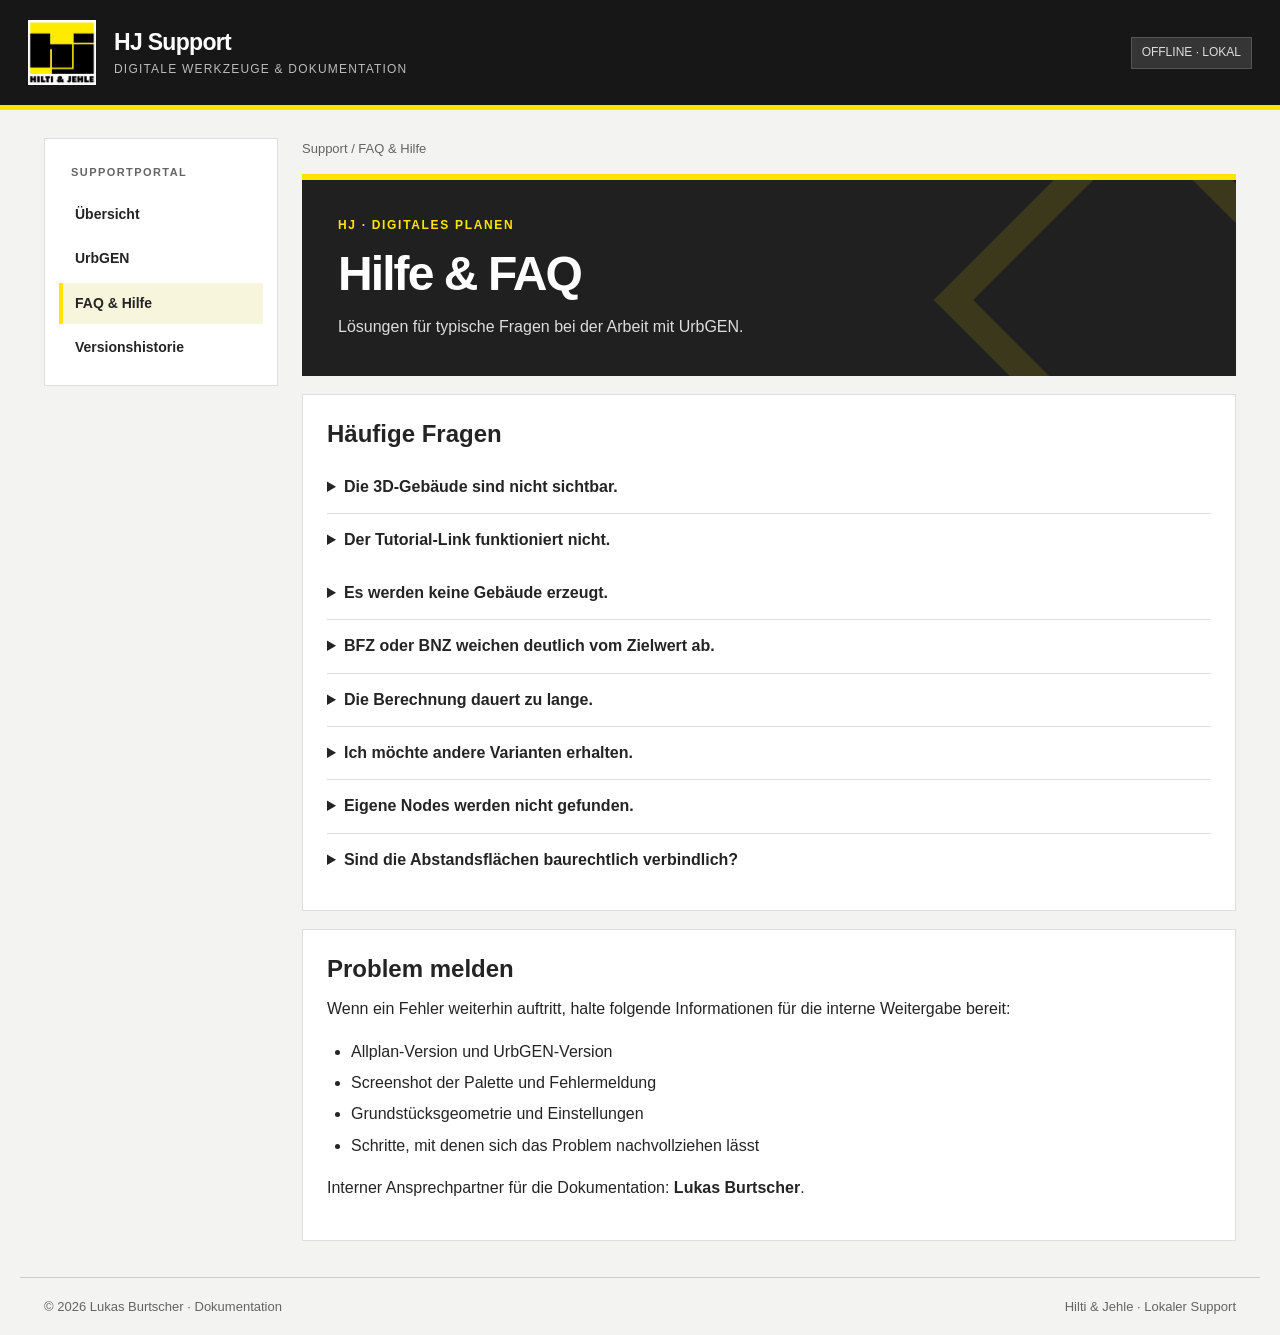
==== docs/faq.html @ 559492be "Added support pages" ====
<!doctype html>
<html lang="de">
	<head>
		<meta charset="utf-8">
		<meta name="viewport" content="width=device-width,initial-scale=1">
		<title>Hilfe &amp; FAQ | HJ Support</title>
		<link rel="stylesheet" href="assets/style.css">
		<script src="assets/support.js" defer></script>
	</head>
	<body>
		<header class="header">
			<div class="header-inner">
				<a href="index.html" aria-label="Startseite"><img class="logo" src="assets/logo-hj.jpg" alt="Hilti &amp; Jehle"></a>
				<div class="brand">HJ Support<small>Digitale Werkzeuge &amp; Dokumentation</small></div>
				<span class="status">OFFLINE · LOKAL</span>
			</div>
		</header>
		<div class="layout">
			<nav class="sidebar" aria-label="Hauptnavigation">
				<div class="label">Supportportal</div>
				<a href="index.html">Übersicht</a>
				<a href="urbgen.html">UrbGEN</a>
				<a href="faq.html" aria-current="page">FAQ & Hilfe</a>
				<a href="versionen.html">Versionshistorie</a>
			</nav>
			<main>
				<div class="breadcrumb">Support / FAQ &amp; Hilfe</div>
				<div class="hero">
					<div class="eyebrow">HJ · Digitales Planen</div>
					<h1>Hilfe &amp; FAQ</h1>
					<p>Lösungen für typische Fragen bei der Arbeit mit UrbGEN.</p>
				</div>
				<section class="panel" id="faq">
					<h2>Häufige Fragen</h2>
					<div class="faq">
						<details>
							<summary>Die 3D-Gebäude sind nicht sichtbar.</summary>
							<p>Prüfe im Reiter 3D erstellen, welches Teilbild ausgewählt wurde, und ob dieses im Projekt sichtbar geschaltet ist. Prüfe, ob du Erstellen betätigt hast.</p>
						</details>
						<details>
							<summary>Der Tutorial-Link funktioniert nicht.</summary>
							<p>Prüfe die Verbindung zum Firmenserver bzw. zum gemeinsamen Allplan-Standard. Die Supportdateien müssen am zentralen Ablageort vorhanden sein.</p>
						</details>
					</div>
					<div class="faq">
						<details>
							<summary>Es werden keine Gebäude erzeugt.</summary>
							<p>Prüfe, ob die Grundstücksgrenze geschlossen und eben ist. Reduziere testweise den Grundstück Offset, den Mindestabstand oder die minimalen Gebäudeabmessungen. Stelle sicher, dass mindestens eine Gebäudeform aktiviert ist.</p>
						</details>
						<details>
							<summary>BFZ oder BNZ weichen deutlich vom Zielwert ab.</summary>
							<p>Die Zielwerte können durch Grundstücksform, Abmessungen, Abstände und maximale Gebäudeanzahl eingeschränkt sein. Prüfe zuerst diese Vorgaben und erhöhe bei Bedarf den Suchaufwand.</p>
						</details>
						<details>
							<summary>Die Berechnung dauert zu lange.</summary>
							<p>Reduziere die Variantenanzahl, Generierungsversuche oder die Population und Generationen. Beginne mit den Standardeinstellungen.</p>
						</details>
						<details>
							<summary>Ich möchte andere Varianten erhalten.</summary>
							<p>Ändere den Seed oder die Gebäudeparameter. Vergleiche anschließend die neuen Ergebnisse mit den bisherigen Varianten.</p>
						</details>
						<details>
							<summary>Eigene Nodes werden nicht gefunden.</summary>
							<p>Prüfe, ob die UrbGEN-Nodes für Allplan 2027 im zentralen Bürostandard (STD) bereitgestellt wurden und die zugehörigen Dateien zugänglich sind. Starte Allplan gegebenenfalls neu. Melde fehlende Nodes dem Support; eine eigene Installation im USR ist für Anwender nicht vorgesehen.</p>
						</details>
						<details>
							<summary>Sind die Abstandsflächen baurechtlich verbindlich?</summary>
							<p>Nein. Die Darstellung dient der visuellen Kontrolle im Vorentwurf. Die geltenden Vorschriften und die projektspezifischen Anforderungen müssen separat geprüft werden.</p>
						</details>
					</div>
				</section>

				<section class="panel" id="meldung">
					<h2>Problem melden</h2>
					<p>Wenn ein Fehler weiterhin auftritt, halte folgende Informationen für die interne Weitergabe bereit:</p>
					<ul>
						<li>Allplan-Version und UrbGEN-Version</li>
						<li>Screenshot der Palette und Fehlermeldung</li>
						<li>Grundstücksgeometrie und Einstellungen</li>
						<li>Schritte, mit denen sich das Problem nachvollziehen lässt</li>
					</ul>
					<p>Interner Ansprechpartner für die Dokumentation: <b>Lukas Burtscher</b>.</p>
				</section>
			</main>
		</div>
		<footer class="footer"><span>© 2026 Lukas Burtscher · Dokumentation</span><span>Hilti &amp; Jehle · Lokaler Support</span></footer>
	</body>
</html>
---- docs/assets/style.css ----
:root{--yellow:#ffe500;--black:#171717;--ink:#242424;--muted:#646464;--line:#dedede;--paper:#fff;--background:#f3f3f1}*{box-sizing:border-box}html{scroll-behavior:smooth}body{margin:0;background:var(--background);color:var(--ink);font:16px/1.65 Arial,Helvetica,sans-serif}a{color:inherit}a:focus-visible,button:focus-visible,input:focus-visible,summary:focus-visible{outline:3px solid #9c8d00;outline-offset:4px}.header{background:var(--black);color:#fff;border-bottom:5px solid var(--yellow);padding:20px 28px}.header-inner{max-width:1240px;margin:auto;display:flex;align-items:center;gap:18px}.logo{width:68px;height:auto;background:#fff;display:block}.brand{font-size:23px;font-weight:800;line-height:1.2;letter-spacing:-.03em}.brand small{display:block;font-size:12px;color:#bbb;font-weight:normal;letter-spacing:.1em;text-transform:uppercase;margin-top:5px}.status{margin-left:auto;background:#353535;color:#ddd;border:1px solid #555;padding:5px 10px;font-size:12px;white-space:nowrap}.layout{max-width:1240px;margin:28px auto;display:grid;grid-template-columns:234px minmax(0,1fr);gap:24px;padding:0 24px}.sidebar{align-self:start;position:sticky;top:20px;background:#fff;border:1px solid var(--line);padding:14px}.sidebar .label{font-size:11px;font-weight:800;letter-spacing:.13em;text-transform:uppercase;color:var(--muted);padding:10px 12px}.sidebar a{display:block;text-decoration:none;padding:9px 12px;margin:3px 0;border-left:4px solid transparent;font-weight:600;font-size:14px}.sidebar a:hover{background:#f2f2f0}.sidebar a[aria-current=page]{border-color:var(--yellow);background:#f7f5dc}.sidebar .sub{font-weight:400;padding-left:22px;font-size:13px}.hero{background:#202020;color:white;padding:36px;border-top:6px solid var(--yellow);position:relative;overflow:hidden}.hero:after{content:"";position:absolute;right:-55px;bottom:-72px;width:240px;height:240px;border:28px solid var(--yellow);transform:rotate(45deg);opacity:.12;pointer-events:none}.eyebrow{font-size:12px;font-weight:700;letter-spacing:.14em;text-transform:uppercase;color:var(--yellow)}h1{font-size:clamp(30px,5vw,48px);line-height:1.13;letter-spacing:-.04em;margin:12px 0}h2{font-size:24px;line-height:1.25;margin:0 0 12px}h3{font-size:17px;margin:18px 0 4px}p{margin:8px 0 14px}.hero p{color:#ddd;max-width:630px;margin-bottom:0}.panel{background:#fff;border:1px solid var(--line);padding:24px;margin-top:18px;scroll-margin-top:20px}.grid{display:grid;grid-template-columns:repeat(auto-fit,minmax(210px,1fr));gap:14px;margin-top:18px}.card{background:#fff;border:1px solid var(--line);padding:21px;text-decoration:none;display:flex;flex-direction:column;transition:border-color .15s,transform .15s}.card:hover{border-color:#777;transform:translateY(-2px)}.card h2{font-size:21px;margin:8px 0}.card p{color:var(--muted);font-size:14px;flex:1}.card .arrow{font-weight:800;font-size:14px}.pill{display:inline-block;align-self:start;background:var(--yellow);color:var(--black);font-size:11px;letter-spacing:.07em;text-transform:uppercase;font-weight:800;padding:4px 8px}.breadcrumb{font-size:13px;color:var(--muted);margin:0 0 14px}.step{display:inline-grid;place-items:center;width:30px;height:30px;margin-right:10px;background:var(--yellow);font-weight:bold;font-size:16px}.note{background:#fffbe0;border-left:4px solid var(--yellow);padding:13px 15px;margin:15px 0}.table-wrap{overflow-x:auto}table{width:100%;border-collapse:collapse;font-size:14px}th,td{text-align:left;vertical-align:top;padding:11px 10px;border-bottom:1px solid var(--line)}th{background:#f5f5f3;font-size:12px;text-transform:uppercase;letter-spacing:.05em}.navlinks{display:flex;flex-wrap:wrap;gap:8px;margin-top:20px}.navlinks a,.button{display:inline-block;background:var(--yellow);color:#141414;text-decoration:none;font-weight:bold;padding:9px 14px;border:1px solid #d9c200;font-size:14px}.navlinks a:hover,.button:hover{background:#f2da00}.shapes{display:grid;grid-template-columns:repeat(auto-fit,minmax(80px,1fr));gap:10px;margin:15px 0}.shape{background:#f5f5f3;border:1px solid var(--line);padding:10px;text-align:center;font-size:12px}.shape svg{width:48px;height:48px;display:block;margin:auto auto 8px;fill:#232323}.search{width:100%;padding:13px;border:1px solid #adadad;font:inherit;margin:10px 0}.faq details{border-bottom:1px solid var(--line);padding:13px 0}.faq details:last-child{border:0}.faq summary{font-weight:700;cursor:pointer}.faq details p{margin:9px 0 3px}.footer{max-width:1240px;margin:36px auto 0;border-top:1px solid #ccc;padding:18px 24px;color:var(--muted);font-size:13px;display:flex;justify-content:space-between;gap:12px;flex-wrap:wrap}code{font-size:13px;background:#eee;padding:2px 5px;overflow-wrap:anywhere}ul,ol{padding-left:24px}li{margin:5px 0}@media(max-width:760px){.layout{display:block;padding:0 14px;margin-top:14px}.sidebar{position:static;margin-bottom:14px;display:flex;flex-wrap:wrap;gap:4px}.sidebar .label,.sidebar .sub{display:none}.sidebar a{padding:8px;border-left:0;border-bottom:3px solid transparent}.header{padding:14px}.logo{width:53px}.brand{font-size:18px}.status{display:none}.hero{padding:24px}.panel{padding:18px}}@media print{.header,.sidebar,.footer,.navlinks{display:none}.layout{display:block;padding:0;margin:0}.hero{background:white;color:black;padding:10px;border-top:3px solid black}.hero p,.eyebrow{color:black}.hero:after{display:none}.panel{border:none;padding:12px 0;break-inside:avoid}.faq details{break-inside:avoid}}
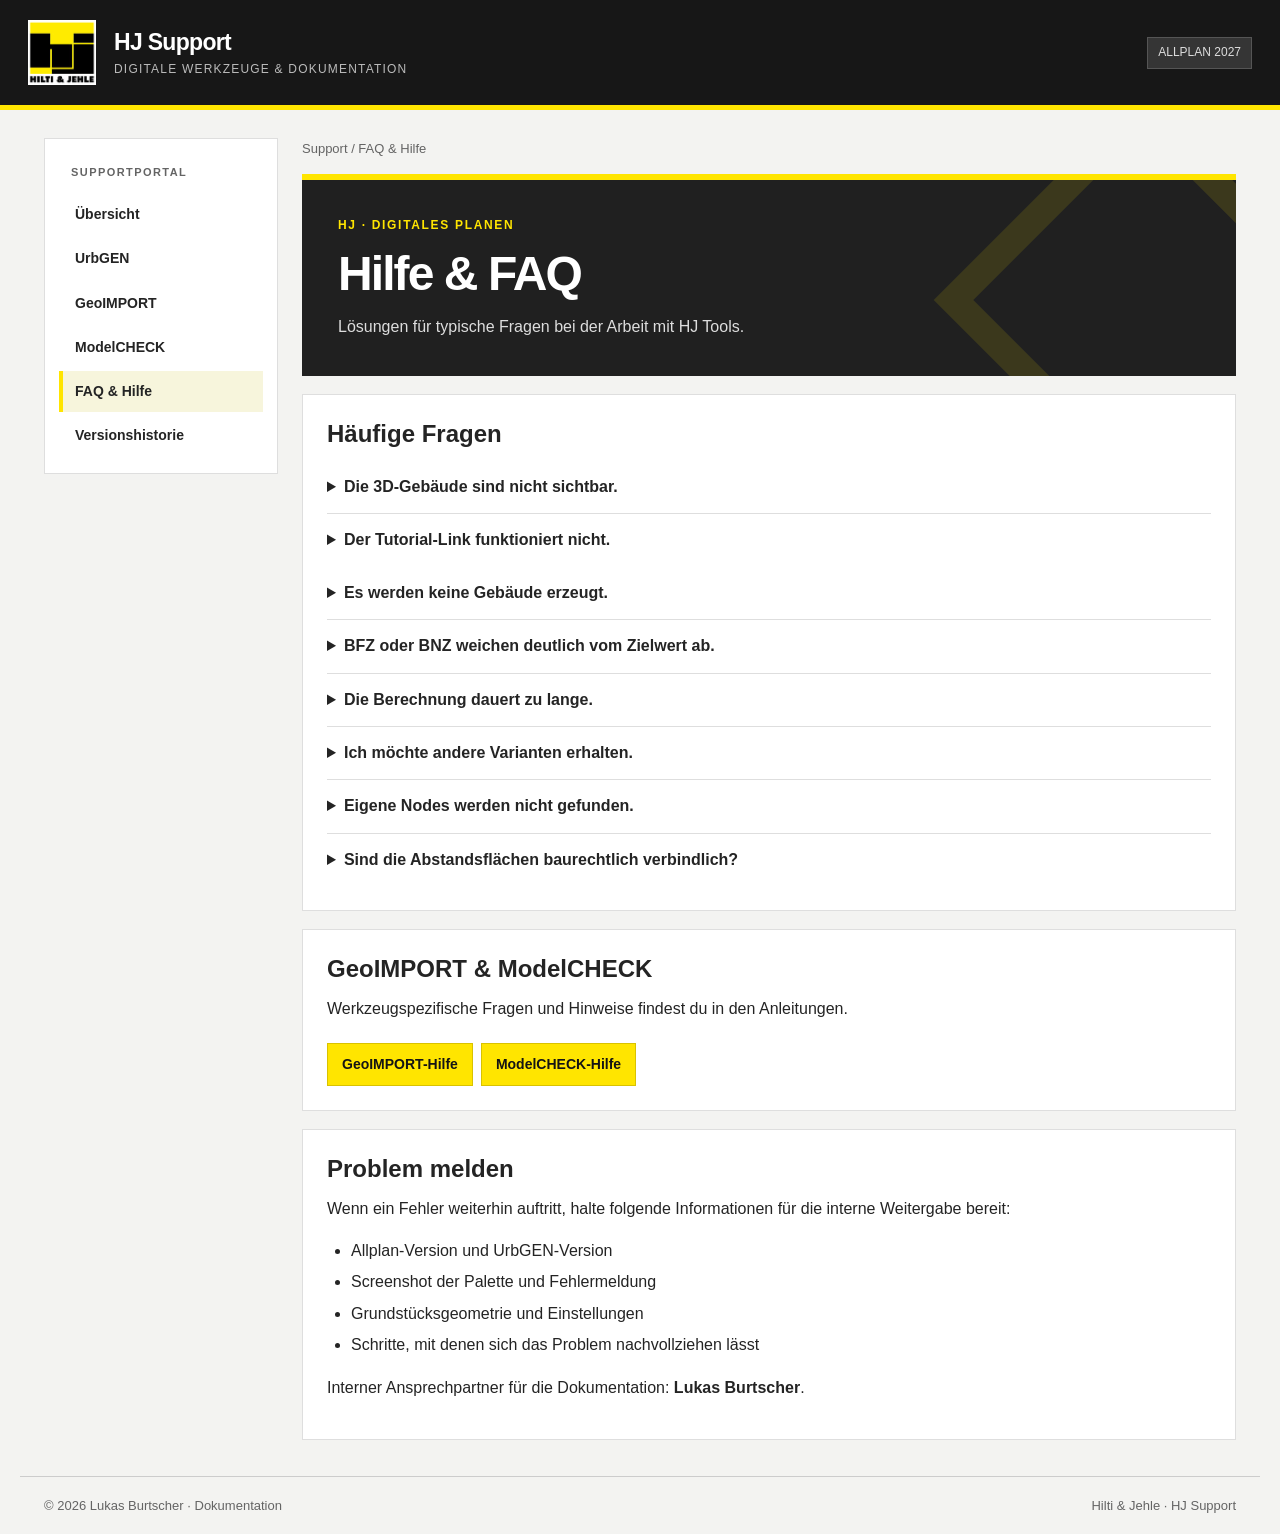
==== commit 3a675b21: "added 2 more tools incl. support" ====
--- a/docs/faq.html
+++ b/docs/faq.html
@@ -12,7 +12,7 @@
 			<div class="header-inner">
 				<a href="index.html" aria-label="Startseite"><img class="logo" src="assets/logo-hj.jpg" alt="Hilti &amp; Jehle"></a>
 				<div class="brand">HJ Support<small>Digitale Werkzeuge &amp; Dokumentation</small></div>
-				<span class="status">OFFLINE · LOKAL</span>
+				<span class="status">ALLPLAN 2027</span>
 			</div>
 		</header>
 		<div class="layout">
@@ -20,6 +20,8 @@
 				<div class="label">Supportportal</div>
 				<a href="index.html">Übersicht</a>
 				<a href="urbgen.html">UrbGEN</a>
+				<a href="geoimport.html">GeoIMPORT</a>
+				<a href="modelcheck.html">ModelCHECK</a>
 				<a href="faq.html" aria-current="page">FAQ & Hilfe</a>
 				<a href="versionen.html">Versionshistorie</a>
 			</nav>
@@ -28,7 +30,7 @@
 				<div class="hero">
 					<div class="eyebrow">HJ · Digitales Planen</div>
 					<h1>Hilfe &amp; FAQ</h1>
-					<p>Lösungen für typische Fragen bei der Arbeit mit UrbGEN.</p>
+					<p>Lösungen für typische Fragen bei der Arbeit mit HJ Tools.</p>
 				</div>
 				<section class="panel" id="faq">
 					<h2>Häufige Fragen</h2>
@@ -39,7 +41,7 @@
 						</details>
 						<details>
 							<summary>Der Tutorial-Link funktioniert nicht.</summary>
-							<p>Prüfe die Verbindung zum Firmenserver bzw. zum gemeinsamen Allplan-Standard. Die Supportdateien müssen am zentralen Ablageort vorhanden sein.</p>
+							<p>Prüfe die Internetverbindung und öffne die Supportübersicht direkt im Browser.</p>
 						</details>
 					</div>
 					<div class="faq">
@@ -61,7 +63,7 @@
 						</details>
 						<details>
 							<summary>Eigene Nodes werden nicht gefunden.</summary>
-							<p>Prüfe, ob die UrbGEN-Nodes für Allplan 2027 im zentralen Bürostandard (STD) bereitgestellt wurden und die zugehörigen Dateien zugänglich sind. Starte Allplan gegebenenfalls neu. Melde fehlende Nodes dem Support; eine eigene Installation im USR ist für Anwender nicht vorgesehen.</p>
+							<p>Prüfe, ob das HJ-Tools-Plugin vollständig und für Allplan 2027 installiert ist. Starte Allplan neu. Melde fehlende Nodes dem Support.</p>
 						</details>
 						<details>
 							<summary>Sind die Abstandsflächen baurechtlich verbindlich?</summary>
@@ -70,6 +72,14 @@
 					</div>
 				</section>
 
+				<section class="panel">
+					<h2>GeoIMPORT &amp; ModelCHECK</h2>
+					<p>Werkzeugspezifische Fragen und Hinweise findest du in den Anleitungen.</p>
+					<div class="navlinks">
+						<a href="geoimport.html#hilfe">GeoIMPORT-Hilfe</a>
+						<a href="modelcheck.html#grenzen">ModelCHECK-Hilfe</a>
+					</div>
+				</section>
 				<section class="panel" id="meldung">
 					<h2>Problem melden</h2>
 					<p>Wenn ein Fehler weiterhin auftritt, halte folgende Informationen für die interne Weitergabe bereit:</p>
@@ -83,6 +93,6 @@
 				</section>
 			</main>
 		</div>
-		<footer class="footer"><span>© 2026 Lukas Burtscher · Dokumentation</span><span>Hilti &amp; Jehle · Lokaler Support</span></footer>
+		<footer class="footer"><span>© 2026 Lukas Burtscher · Dokumentation</span><span>Hilti &amp; Jehle · HJ Support</span></footer>
 	</body>
 </html>
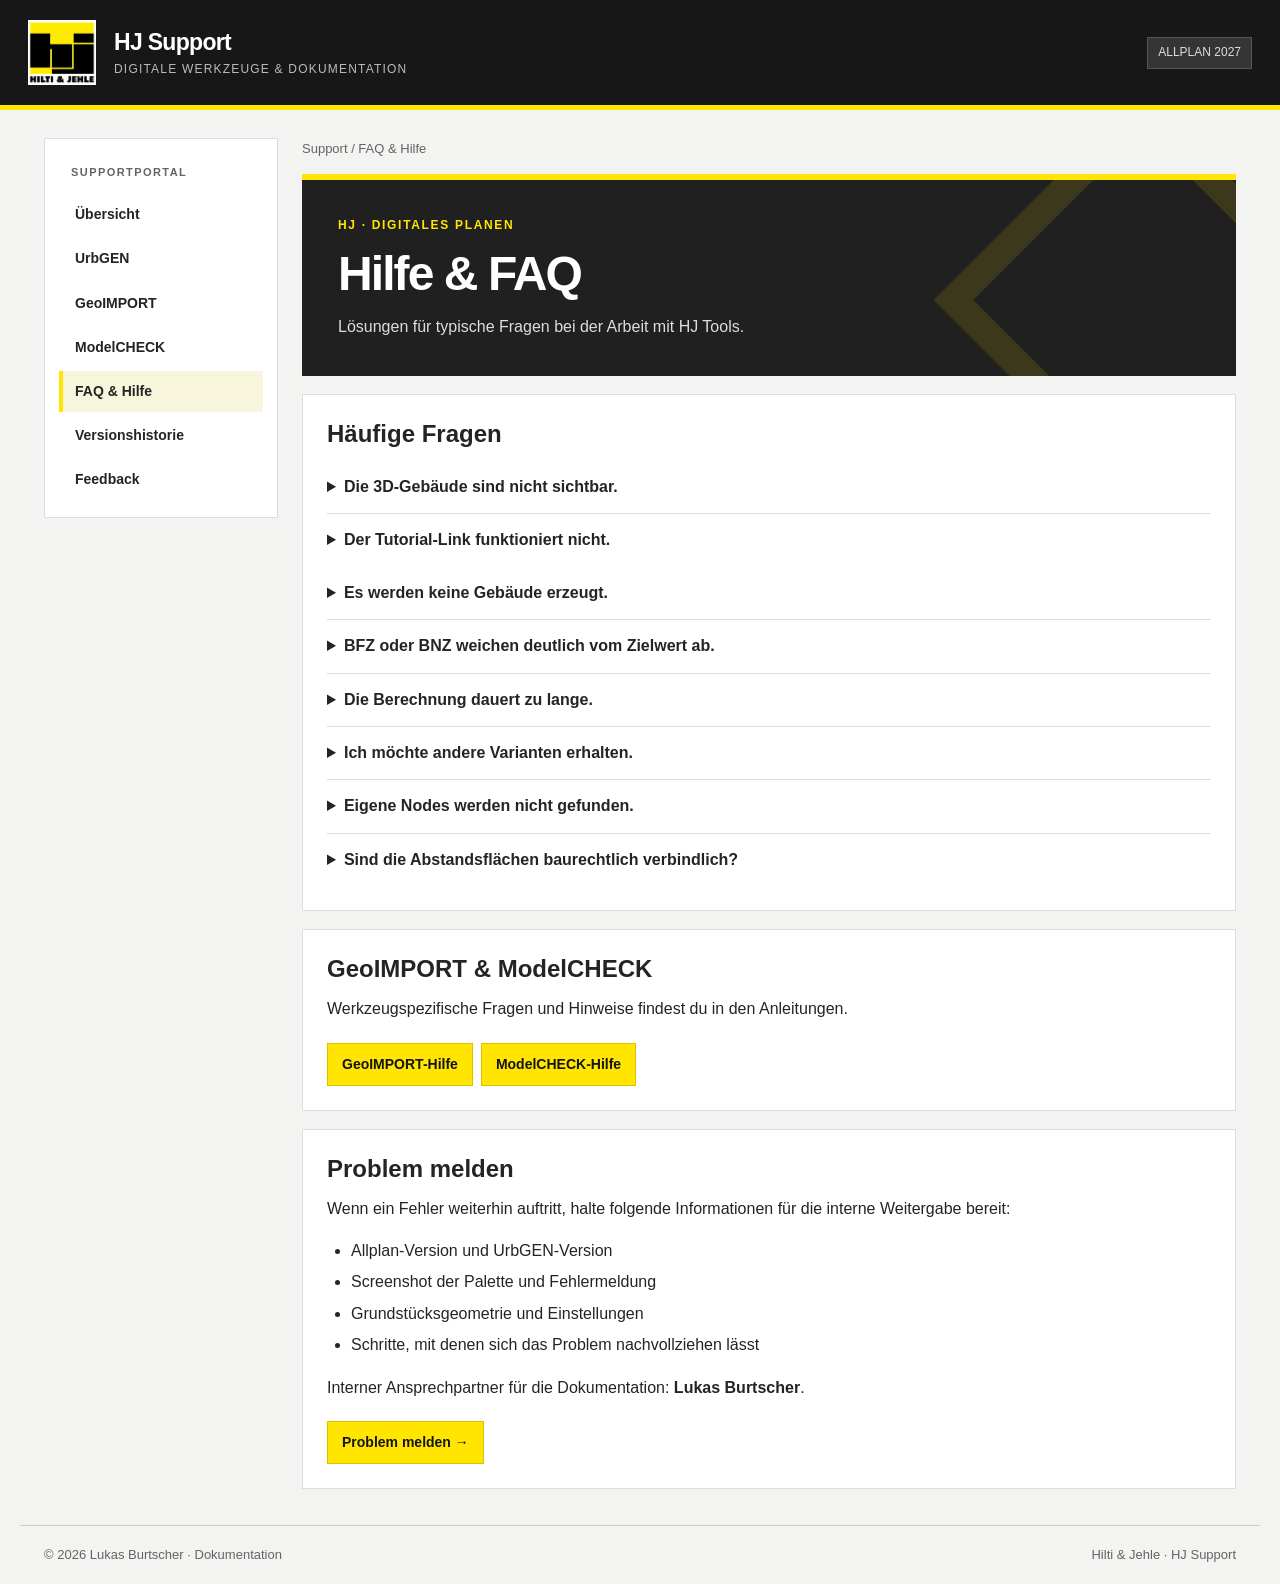
==== commit 4a01af16: "reworked support" ====
--- a/docs/faq.html
+++ b/docs/faq.html
@@ -8,22 +8,10 @@
 		<script src="assets/support.js" defer></script>
 	</head>
 	<body>
-		<header class="header">
-			<div class="header-inner">
-				<a href="index.html" aria-label="Startseite"><img class="logo" src="assets/logo-hj.jpg" alt="Hilti &amp; Jehle"></a>
-				<div class="brand">HJ Support<small>Digitale Werkzeuge &amp; Dokumentation</small></div>
-				<span class="status">ALLPLAN 2027</span>
-			</div>
-		</header>
+		<header class="header" data-header></header>
 		<div class="layout">
-			<nav class="sidebar" aria-label="Hauptnavigation">
-				<div class="label">Supportportal</div>
-				<a href="index.html">Übersicht</a>
-				<a href="urbgen.html">UrbGEN</a>
-				<a href="geoimport.html">GeoIMPORT</a>
-				<a href="modelcheck.html">ModelCHECK</a>
-				<a href="faq.html" aria-current="page">FAQ & Hilfe</a>
-				<a href="versionen.html">Versionshistorie</a>
+			<nav class="sidebar" aria-label="Hauptnavigation" data-navigation>
+				<noscript><a href="index.html">Zur Übersicht</a></noscript>
 			</nav>
 			<main>
 				<div class="breadcrumb">Support / FAQ &amp; Hilfe</div>
@@ -90,9 +78,12 @@
 						<li>Schritte, mit denen sich das Problem nachvollziehen lässt</li>
 					</ul>
 					<p>Interner Ansprechpartner für die Dokumentation: <b>Lukas Burtscher</b>.</p>
+					<div class="navlinks">
+						<a href="feedback.html">Problem melden →</a>
+					</div>
 				</section>
 			</main>
 		</div>
-		<footer class="footer"><span>© 2026 Lukas Burtscher · Dokumentation</span><span>Hilti &amp; Jehle · HJ Support</span></footer>
+		<footer class="footer" data-footer></footer>
 	</body>
 </html>
--- a/docs/assets/style.css
+++ b/docs/assets/style.css
@@ -1 +1,469 @@
-:root{--yellow:#ffe500;--black:#171717;--ink:#242424;--muted:#646464;--line:#dedede;--paper:#fff;--background:#f3f3f1}*{box-sizing:border-box}html{scroll-behavior:smooth}body{margin:0;background:var(--background);color:var(--ink);font:16px/1.65 Arial,Helvetica,sans-serif}a{color:inherit}a:focus-visible,button:focus-visible,input:focus-visible,summary:focus-visible{outline:3px solid #9c8d00;outline-offset:4px}.header{background:var(--black);color:#fff;border-bottom:5px solid var(--yellow);padding:20px 28px}.header-inner{max-width:1240px;margin:auto;display:flex;align-items:center;gap:18px}.logo{width:68px;height:auto;background:#fff;display:block}.brand{font-size:23px;font-weight:800;line-height:1.2;letter-spacing:-.03em}.brand small{display:block;font-size:12px;color:#bbb;font-weight:normal;letter-spacing:.1em;text-transform:uppercase;margin-top:5px}.status{margin-left:auto;background:#353535;color:#ddd;border:1px solid #555;padding:5px 10px;font-size:12px;white-space:nowrap}.layout{max-width:1240px;margin:28px auto;display:grid;grid-template-columns:234px minmax(0,1fr);gap:24px;padding:0 24px}.sidebar{align-self:start;position:sticky;top:20px;background:#fff;border:1px solid var(--line);padding:14px}.sidebar .label{font-size:11px;font-weight:800;letter-spacing:.13em;text-transform:uppercase;color:var(--muted);padding:10px 12px}.sidebar a{display:block;text-decoration:none;padding:9px 12px;margin:3px 0;border-left:4px solid transparent;font-weight:600;font-size:14px}.sidebar a:hover{background:#f2f2f0}.sidebar a[aria-current=page]{border-color:var(--yellow);background:#f7f5dc}.sidebar .sub{font-weight:400;padding-left:22px;font-size:13px}.hero{background:#202020;color:white;padding:36px;border-top:6px solid var(--yellow);position:relative;overflow:hidden}.hero:after{content:"";position:absolute;right:-55px;bottom:-72px;width:240px;height:240px;border:28px solid var(--yellow);transform:rotate(45deg);opacity:.12;pointer-events:none}.eyebrow{font-size:12px;font-weight:700;letter-spacing:.14em;text-transform:uppercase;color:var(--yellow)}h1{font-size:clamp(30px,5vw,48px);line-height:1.13;letter-spacing:-.04em;margin:12px 0}h2{font-size:24px;line-height:1.25;margin:0 0 12px}h3{font-size:17px;margin:18px 0 4px}p{margin:8px 0 14px}.hero p{color:#ddd;max-width:630px;margin-bottom:0}.panel{background:#fff;border:1px solid var(--line);padding:24px;margin-top:18px;scroll-margin-top:20px}.grid{display:grid;grid-template-columns:repeat(auto-fit,minmax(210px,1fr));gap:14px;margin-top:18px}.card{background:#fff;border:1px solid var(--line);padding:21px;text-decoration:none;display:flex;flex-direction:column;transition:border-color .15s,transform .15s}.card:hover{border-color:#777;transform:translateY(-2px)}.card h2{font-size:21px;margin:8px 0}.card p{color:var(--muted);font-size:14px;flex:1}.card .arrow{font-weight:800;font-size:14px}.pill{display:inline-block;align-self:start;background:var(--yellow);color:var(--black);font-size:11px;letter-spacing:.07em;text-transform:uppercase;font-weight:800;padding:4px 8px}.breadcrumb{font-size:13px;color:var(--muted);margin:0 0 14px}.step{display:inline-grid;place-items:center;width:30px;height:30px;margin-right:10px;background:var(--yellow);font-weight:bold;font-size:16px}.note{background:#fffbe0;border-left:4px solid var(--yellow);padding:13px 15px;margin:15px 0}.table-wrap{overflow-x:auto}table{width:100%;border-collapse:collapse;font-size:14px}th,td{text-align:left;vertical-align:top;padding:11px 10px;border-bottom:1px solid var(--line)}th{background:#f5f5f3;font-size:12px;text-transform:uppercase;letter-spacing:.05em}.navlinks{display:flex;flex-wrap:wrap;gap:8px;margin-top:20px}.navlinks a,.button{display:inline-block;background:var(--yellow);color:#141414;text-decoration:none;font-weight:bold;padding:9px 14px;border:1px solid #d9c200;font-size:14px}.navlinks a:hover,.button:hover{background:#f2da00}.shapes{display:grid;grid-template-columns:repeat(auto-fit,minmax(80px,1fr));gap:10px;margin:15px 0}.shape{background:#f5f5f3;border:1px solid var(--line);padding:10px;text-align:center;font-size:12px}.shape svg{width:48px;height:48px;display:block;margin:auto auto 8px;fill:#232323}.search{width:100%;padding:13px;border:1px solid #adadad;font:inherit;margin:10px 0}.faq details{border-bottom:1px solid var(--line);padding:13px 0}.faq details:last-child{border:0}.faq summary{font-weight:700;cursor:pointer}.faq details p{margin:9px 0 3px}.footer{max-width:1240px;margin:36px auto 0;border-top:1px solid #ccc;padding:18px 24px;color:var(--muted);font-size:13px;display:flex;justify-content:space-between;gap:12px;flex-wrap:wrap}code{font-size:13px;background:#eee;padding:2px 5px;overflow-wrap:anywhere}ul,ol{padding-left:24px}li{margin:5px 0}@media(max-width:760px){.layout{display:block;padding:0 14px;margin-top:14px}.sidebar{position:static;margin-bottom:14px;display:flex;flex-wrap:wrap;gap:4px}.sidebar .label,.sidebar .sub{display:none}.sidebar a{padding:8px;border-left:0;border-bottom:3px solid transparent}.header{padding:14px}.logo{width:53px}.brand{font-size:18px}.status{display:none}.hero{padding:24px}.panel{padding:18px}}@media print{.header,.sidebar,.footer,.navlinks{display:none}.layout{display:block;padding:0;margin:0}.hero{background:white;color:black;padding:10px;border-top:3px solid black}.hero p,.eyebrow{color:black}.hero:after{display:none}.panel{border:none;padding:12px 0;break-inside:avoid}.faq details{break-inside:avoid}}
+:root {
+	--yellow:#ffe500;
+	--black:#171717;
+	--ink:#242424;
+	--muted:#646464;
+	--line:#dedede;
+	--paper:#fff;
+	--background:#f3f3f1;
+}
+
+* {
+	box-sizing:border-box;
+}
+
+html {
+	scroll-behavior:smooth;
+}
+
+body {
+	margin:0;
+	background:var(--background);
+	color:var(--ink);
+	font:16px/1.65 Arial,Helvetica,sans-serif;
+}
+
+a {
+	color:inherit;
+}
+
+a:focus-visible,button:focus-visible,input:focus-visible,summary:focus-visible {
+	outline:3px solid #9c8d00;
+	outline-offset:4px;
+}
+
+.header {
+	background:var(--black);
+	color:#fff;
+	border-bottom:5px solid var(--yellow);
+	padding:20px 28px;
+}
+
+.header-inner {
+	max-width:1240px;
+	margin:auto;
+	display:flex;
+	align-items:center;
+	gap:18px;
+}
+
+.logo {
+	width:68px;
+	height:auto;
+	background:#fff;
+	display:block;
+}
+
+.brand {
+	font-size:23px;
+	font-weight:800;
+	line-height:1.2;
+	letter-spacing:-.03em;
+}
+
+.brand small {
+	display:block;
+	font-size:12px;
+	color:#bbb;
+	font-weight:normal;
+	letter-spacing:.1em;
+	text-transform:uppercase;
+	margin-top:5px;
+}
+
+.status {
+	margin-left:auto;
+	background:#353535;
+	color:#ddd;
+	border:1px solid #555;
+	padding:5px 10px;
+	font-size:12px;
+	white-space:nowrap;
+}
+
+.layout {
+	max-width:1240px;
+	margin:28px auto;
+	display:grid;
+	grid-template-columns:234px minmax(0,1fr);
+	gap:24px;
+	padding:0 24px;
+}
+
+.sidebar {
+	align-self:start;
+	position:sticky;
+	top:20px;
+	background:#fff;
+	border:1px solid var(--line);
+	padding:14px;
+}
+
+.sidebar .label {
+	font-size:11px;
+	font-weight:800;
+	letter-spacing:.13em;
+	text-transform:uppercase;
+	color:var(--muted);
+	padding:10px 12px;
+}
+
+.sidebar a {
+	display:block;
+	text-decoration:none;
+	padding:9px 12px;
+	margin:3px 0;
+	border-left:4px solid transparent;
+	font-weight:600;
+	font-size:14px;
+}
+
+.sidebar a:hover {
+	background:#f2f2f0;
+}
+
+.sidebar a[aria-current=page] {
+	border-color:var(--yellow);
+	background:#f7f5dc;
+}
+
+.sidebar .sub {
+	font-weight:400;
+	padding-left:22px;
+	font-size:13px;
+}
+
+.hero {
+	background:#202020;
+	color:white;
+	padding:36px;
+	border-top:6px solid var(--yellow);
+	position:relative;
+	overflow:hidden;
+}
+
+.hero:after {
+	content:"";
+	position:absolute;
+	right:-55px;
+	bottom:-72px;
+	width:240px;
+	height:240px;
+	border:28px solid var(--yellow);
+	transform:rotate(45deg);
+	opacity:.12;
+	pointer-events:none;
+}
+
+.eyebrow {
+	font-size:12px;
+	font-weight:700;
+	letter-spacing:.14em;
+	text-transform:uppercase;
+	color:var(--yellow);
+}
+
+h1 {
+	font-size:clamp(30px,5vw,48px);
+	line-height:1.13;
+	letter-spacing:-.04em;
+	margin:12px 0;
+}
+
+h2 {
+	font-size:24px;
+	line-height:1.25;
+	margin:0 0 12px;
+}
+
+h3 {
+	font-size:17px;
+	margin:18px 0 4px;
+}
+
+p {
+	margin:8px 0 14px;
+}
+
+.hero p {
+	color:#ddd;
+	max-width:630px;
+	margin-bottom:0;
+}
+
+.panel {
+	background:#fff;
+	border:1px solid var(--line);
+	padding:24px;
+	margin-top:18px;
+	scroll-margin-top:20px;
+}
+
+.grid {
+	display:grid;
+	grid-template-columns:repeat(auto-fit,minmax(210px,1fr));
+	gap:14px;
+	margin-top:18px;
+}
+
+.card {
+	background:#fff;
+	border:1px solid var(--line);
+	padding:21px;
+	text-decoration:none;
+	display:flex;
+	flex-direction:column;
+	transition:border-color .15s,transform .15s;
+}
+
+.card:hover {
+	border-color:#777;
+	transform:translateY(-2px);
+}
+
+.card h2 {
+	font-size:21px;
+	margin:8px 0;
+}
+
+.card p {
+	color:var(--muted);
+	font-size:14px;
+	flex:1;
+}
+
+.card .arrow {
+	font-weight:800;
+	font-size:14px;
+}
+
+.pill {
+	display:inline-block;
+	align-self:start;
+	background:var(--yellow);
+	color:var(--black);
+	font-size:11px;
+	letter-spacing:.07em;
+	text-transform:uppercase;
+	font-weight:800;
+	padding:4px 8px;
+}
+
+.breadcrumb {
+	font-size:13px;
+	color:var(--muted);
+	margin:0 0 14px;
+}
+
+.step {
+	display:inline-grid;
+	place-items:center;
+	width:30px;
+	height:30px;
+	margin-right:10px;
+	background:var(--yellow);
+	font-weight:bold;
+	font-size:16px;
+}
+
+.note {
+	background:#fffbe0;
+	border-left:4px solid var(--yellow);
+	padding:13px 15px;
+	margin:15px 0;
+}
+
+.table-wrap {
+	overflow-x:auto;
+}
+
+table {
+	width:100%;
+	border-collapse:collapse;
+	font-size:14px;
+}
+
+th,td {
+	text-align:left;
+	vertical-align:top;
+	padding:11px 10px;
+	border-bottom:1px solid var(--line);
+}
+
+th {
+	background:#f5f5f3;
+	font-size:12px;
+	text-transform:uppercase;
+	letter-spacing:.05em;
+}
+
+.navlinks {
+	display:flex;
+	flex-wrap:wrap;
+	gap:8px;
+	margin-top:20px;
+}
+
+.navlinks a,.button {
+	display:inline-block;
+	background:var(--yellow);
+	color:#141414;
+	text-decoration:none;
+	font-weight:bold;
+	padding:9px 14px;
+	border:1px solid #d9c200;
+	font-size:14px;
+}
+
+.navlinks a:hover,.button:hover {
+	background:#f2da00;
+}
+
+.shapes {
+	display:grid;
+	grid-template-columns:repeat(auto-fit,minmax(80px,1fr));
+	gap:10px;
+	margin:15px 0;
+}
+
+.shape {
+	background:#f5f5f3;
+	border:1px solid var(--line);
+	padding:10px;
+	text-align:center;
+	font-size:12px;
+}
+
+.shape svg {
+	width:48px;
+	height:48px;
+	display:block;
+	margin:auto auto 8px;
+	fill:#232323;
+}
+
+.search {
+	width:100%;
+	padding:13px;
+	border:1px solid #adadad;
+	font:inherit;
+	margin:10px 0;
+}
+
+.faq details {
+	border-bottom:1px solid var(--line);
+	padding:13px 0;
+}
+
+.faq details:last-child {
+	border:0;
+}
+
+.faq summary {
+	font-weight:700;
+	cursor:pointer;
+}
+
+.faq details p {
+	margin:9px 0 3px;
+}
+
+.footer {
+	max-width:1240px;
+	margin:36px auto 0;
+	border-top:1px solid #ccc;
+	padding:18px 24px;
+	color:var(--muted);
+	font-size:13px;
+	display:flex;
+	justify-content:space-between;
+	gap:12px;
+	flex-wrap:wrap;
+}
+
+code {
+	font-size:13px;
+	background:#eee;
+	padding:2px 5px;
+	overflow-wrap:anywhere;
+}
+
+ul,ol {
+	padding-left:24px;
+}
+
+li {
+	margin:5px 0;
+}
+
+@media(max-width:760px) {
+	.layout {
+		display:block;
+		padding:0 14px;
+		margin-top:14px;
+	}
+	.sidebar {
+		position:static;
+		margin-bottom:14px;
+		display:flex;
+		flex-wrap:wrap;
+		gap:4px;
+	}
+	.sidebar .label,.sidebar .sub {
+		display:none;
+	}
+	.sidebar a {
+		padding:8px;
+		border-left:0;
+		border-bottom:3px solid transparent;
+	}
+	.header {
+		padding:14px;
+	}
+	.logo {
+		width:53px;
+	}
+	.brand {
+		font-size:18px;
+	}
+	.status {
+		display:none;
+	}
+	.hero {
+		padding:24px;
+	}
+	.panel {
+		padding:18px;
+	}
+}
+
+@media print {
+	.header,.sidebar,.footer,.navlinks {
+		display:none;
+	}
+	.layout {
+		display:block;
+		padding:0;
+		margin:0;
+	}
+	.hero {
+		background:white;
+		color:black;
+		padding:10px;
+		border-top:3px solid black;
+	}
+	.hero p,.eyebrow {
+		color:black;
+	}
+	.hero:after {
+		display:none;
+	}
+	.panel {
+		border:none;
+		padding:12px 0;
+		break-inside:avoid;
+	}
+	.faq details {
+		break-inside:avoid;
+	}
+}
